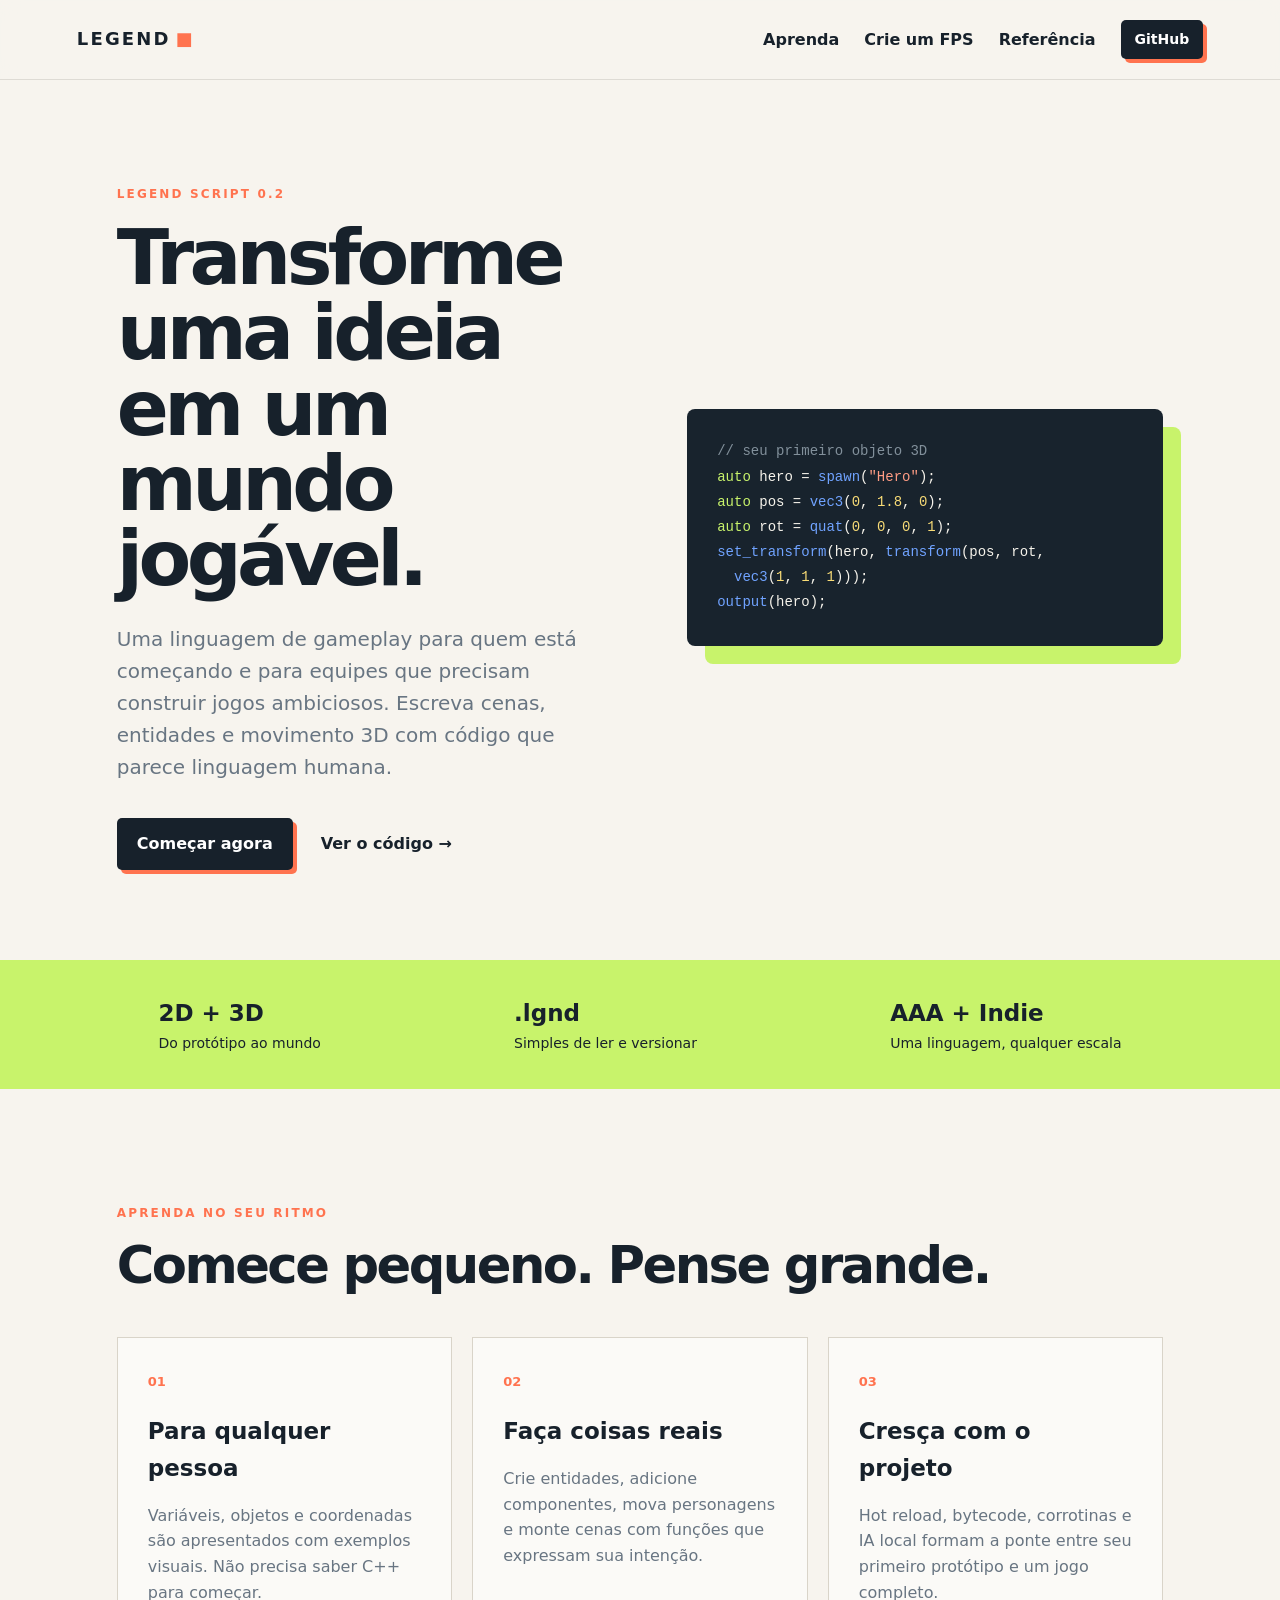
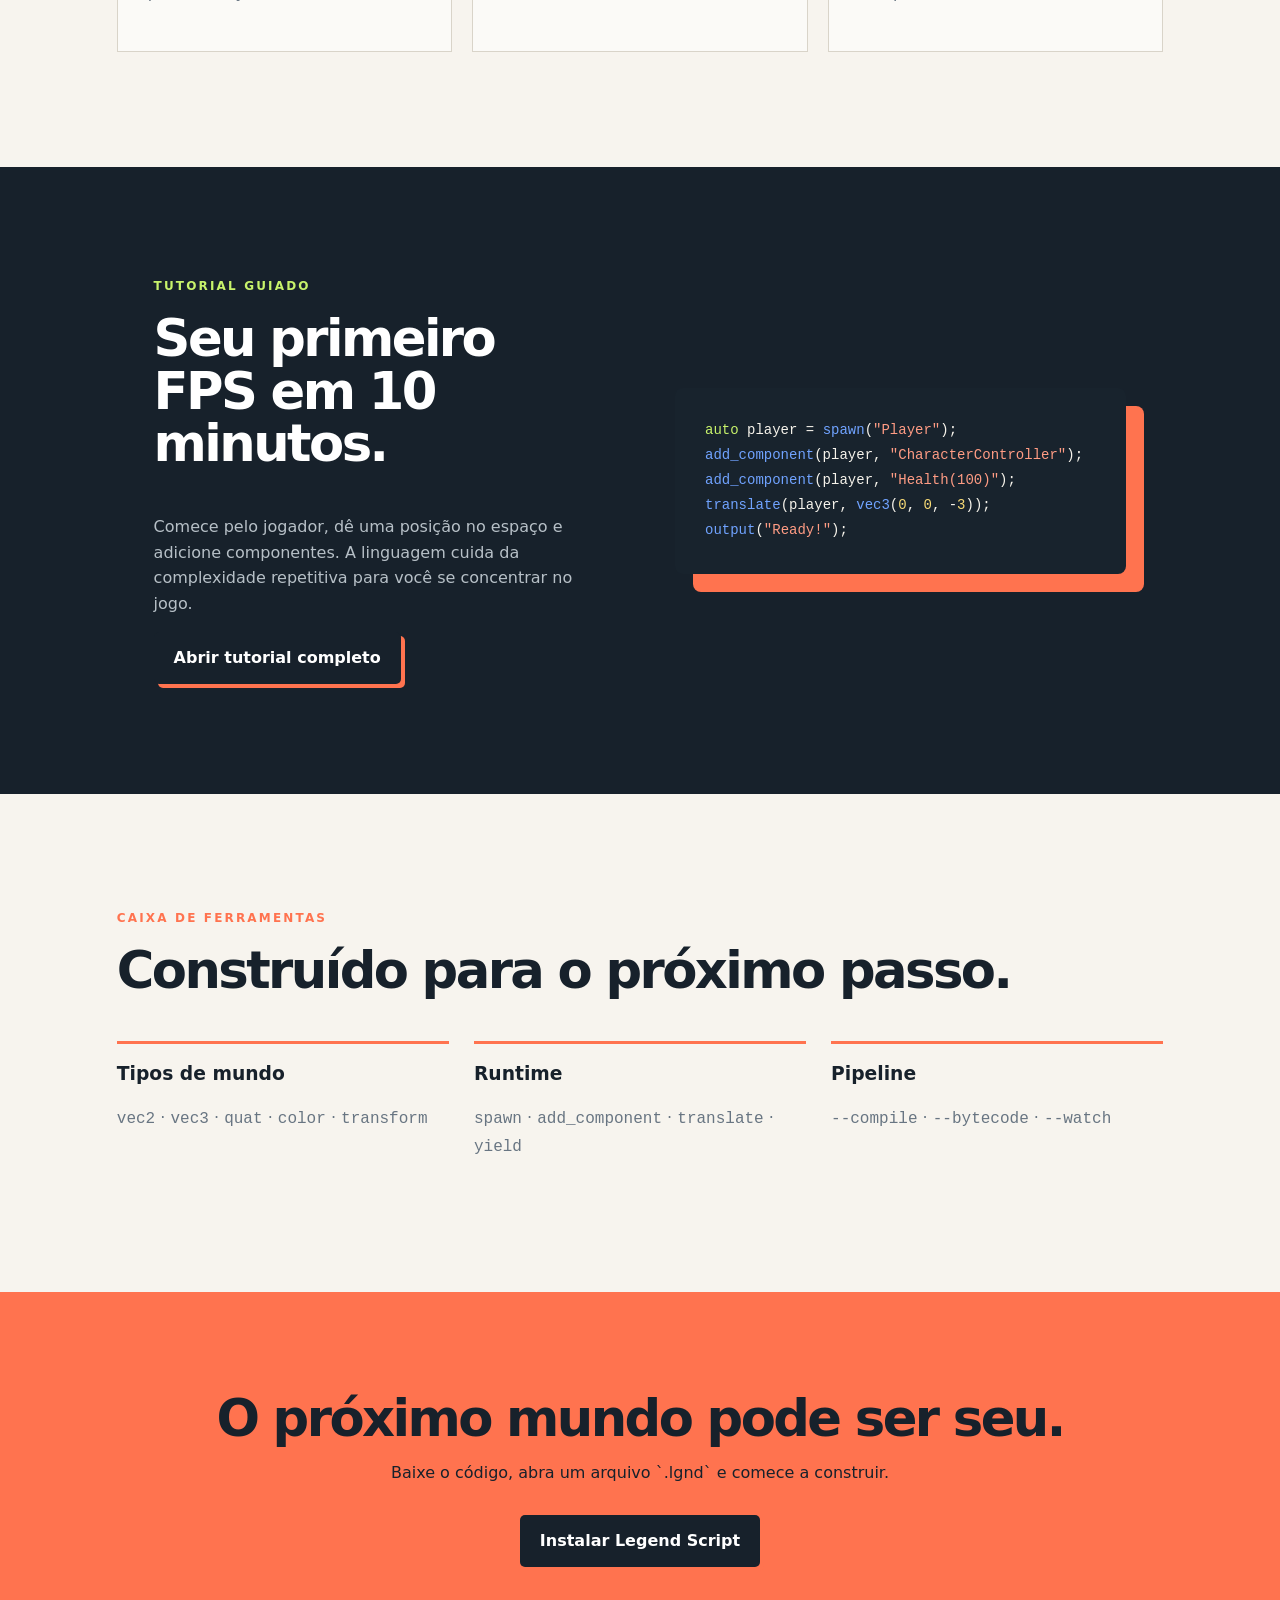
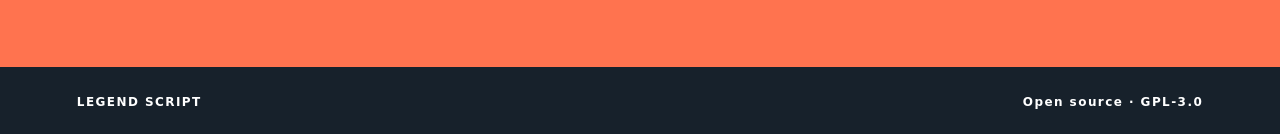
==== site/index.html @ 3d292b6a "Add 3D gameplay runtime and learning site" ====
<!doctype html>
<html lang="pt-BR">
<head>
  <meta charset="utf-8"><meta name="viewport" content="width=device-width,initial-scale=1">
  <title>Legend Script — Crie mundos</title><meta name="description" content="Aprenda Legend Script criando jogos 2D e 3D.">
  <link rel="stylesheet" href="style.css">
</head>
<body>
<header class="nav"><a class="brand" href="#top">LEGEND<span>■</span></a><nav><a href="#learn">Aprenda</a><a href="#fps">Crie um FPS</a><a href="#reference">Referência</a><a class="button small" href="https://github.com/beguagua/legend-script">GitHub</a></nav></header>
<main id="top">
<section class="hero"><div><p class="eyebrow">LEGEND SCRIPT 0.2</p><h1>Transforme uma ideia em um mundo jogável.</h1><p class="lead">Uma linguagem de gameplay para quem está começando e para equipes que precisam construir jogos ambiciosos. Escreva cenas, entidades e movimento 3D com código que parece linguagem humana.</p><div class="actions"><a class="button" href="#learn">Começar agora</a><a class="text-link" href="https://github.com/beguagua/legend-script">Ver o código →</a></div></div><pre class="code-card"><code><span class="muted">// seu primeiro objeto 3D</span>
<span class="kw">auto</span> hero = <span class="fn">spawn</span>(<span class="str">"Hero"</span>);
<span class="kw">auto</span> pos = <span class="fn">vec3</span>(<span class="num">0</span>, <span class="num">1.8</span>, <span class="num">0</span>);
<span class="kw">auto</span> rot = <span class="fn">quat</span>(<span class="num">0</span>, <span class="num">0</span>, <span class="num">0</span>, <span class="num">1</span>);
<span class="fn">set_transform</span>(hero, <span class="fn">transform</span>(pos, rot,
  <span class="fn">vec3</span>(<span class="num">1</span>, <span class="num">1</span>, <span class="num">1</span>)));
<span class="fn">output</span>(hero);</code></pre></section>
<section class="stats"><div><strong>2D + 3D</strong><span>Do protótipo ao mundo</span></div><div><strong>.lgnd</strong><span>Simples de ler e versionar</span></div><div><strong>AAA + Indie</strong><span>Uma linguagem, qualquer escala</span></div></section>
<section id="learn" class="section"><p class="eyebrow">APRENDA NO SEU RITMO</p><h2>Comece pequeno. Pense grande.</h2><div class="cards"><article><b>01</b><h3>Para qualquer pessoa</h3><p>Variáveis, objetos e coordenadas são apresentados com exemplos visuais. Não precisa saber C++ para começar.</p></article><article><b>02</b><h3>Faça coisas reais</h3><p>Crie entidades, adicione componentes, mova personagens e monte cenas com funções que expressam sua intenção.</p></article><article><b>03</b><h3>Cresça com o projeto</h3><p>Hot reload, bytecode, corrotinas e IA local formam a ponte entre seu primeiro protótipo e um jogo completo.</p></article></div></section>
<section id="fps" class="dark-section"><div><p class="eyebrow">TUTORIAL GUIADO</p><h2>Seu primeiro FPS em 10 minutos.</h2><p>Comece pelo jogador, dê uma posição no espaço e adicione componentes. A linguagem cuida da complexidade repetitiva para você se concentrar no jogo.</p><a class="button" href="https://github.com/beguagua/legend-script/blob/main/README.md#tutorial-primeiro-prot%C3%B3tipo-de-fps">Abrir tutorial completo</a></div><pre class="code-card"><code><span class="kw">auto</span> player = <span class="fn">spawn</span>(<span class="str">"Player"</span>);
<span class="fn">add_component</span>(player, <span class="str">"CharacterController"</span>);
<span class="fn">add_component</span>(player, <span class="str">"Health(100)"</span>);
<span class="fn">translate</span>(player, <span class="fn">vec3</span>(<span class="num">0</span>, <span class="num">0</span>, -<span class="num">3</span>));
<span class="fn">output</span>(<span class="str">"Ready!"</span>);</code></pre></section>
<section id="reference" class="section"><p class="eyebrow">CAIXA DE FERRAMENTAS</p><h2>Construído para o próximo passo.</h2><div class="reference"><div><h3>Tipos de mundo</h3><p><code>vec2</code> · <code>vec3</code> · <code>quat</code> · <code>color</code> · <code>transform</code></p></div><div><h3>Runtime</h3><p><code>spawn</code> · <code>add_component</code> · <code>translate</code> · <code>yield</code></p></div><div><h3>Pipeline</h3><p><code>--compile</code> · <code>--bytecode</code> · <code>--watch</code></p></div></div></section>
<section class="cta"><h2>O próximo mundo pode ser seu.</h2><p>Baixe o código, abra um arquivo `.lgnd` e comece a construir.</p><a class="button" href="https://github.com/beguagua/legend-script#instala%C3%A7%C3%A3o-e-compila%C3%A7%C3%A3o">Instalar Legend Script</a></section>
</main><footer><span>LEGEND SCRIPT</span><span>Open source · GPL-3.0</span></footer>
</body></html>
---- site/style.css ----
:root{--ink:#17212b;--muted:#687582;--cream:#f7f4ee;--lime:#c8f36b;--orange:#ff734f;--blue:#2b5cff}*{box-sizing:border-box}html{scroll-behavior:smooth}body{margin:0;background:var(--cream);color:var(--ink);font:16px/1.6 Inter,ui-sans-serif,system-ui,-apple-system,sans-serif}.nav{height:80px;display:flex;align-items:center;justify-content:space-between;padding:0 6vw;border-bottom:1px solid #dedbd4;background:#f7f4eecc;backdrop-filter:blur(10px);position:sticky;top:0;z-index:5}.brand{font-weight:900;letter-spacing:.12em;text-decoration:none;color:var(--ink);font-size:18px}.brand span{color:var(--orange);margin-left:5px}.nav nav{display:flex;gap:25px;align-items:center}.nav a{color:var(--ink);text-decoration:none;font-weight:600}.button{display:inline-block;background:var(--ink);color:white!important;text-decoration:none;padding:13px 20px;border-radius:5px;font-weight:800;transition:.2s;box-shadow:4px 4px 0 var(--orange)}.button:hover{transform:translate(-2px,-2px);box-shadow:6px 6px 0 var(--orange)}.button.small{padding:8px 14px;font-size:14px}.hero{max-width:1200px;margin:auto;padding:105px 6vw 90px;display:grid;grid-template-columns:1.03fr .97fr;gap:65px;align-items:center}.eyebrow{font-size:12px;letter-spacing:.18em;font-weight:900;color:var(--orange);margin:0 0 16px}.hero h1{font-size:clamp(45px,6vw,82px);line-height:.98;letter-spacing:-.06em;margin:0 0 27px;max-width:720px}.lead{color:var(--muted);font-size:20px;max-width:600px}.actions{display:flex;gap:28px;align-items:center;margin-top:35px}.text-link{font-weight:800;color:var(--ink);text-decoration:none}.code-card{background:#18232d;color:#f6f3eb;border-radius:8px;padding:30px;overflow:auto;box-shadow:18px 18px 0 var(--lime);font:14px/1.8 ui-monospace,SFMono-Regular,Menlo,monospace}.kw{color:#c8f36b}.fn{color:#70a3ff}.str{color:#ff9c84}.num{color:#f9dc76}.muted{color:#82909b}.stats{background:var(--lime);display:flex;justify-content:space-around;padding:35px 6vw;gap:30px}.stats div{display:flex;flex-direction:column}.stats strong{font-size:23px}.stats span{font-size:14px}.section{max-width:1200px;margin:auto;padding:115px 6vw}.section h2,.dark-section h2,.cta h2{font-size:clamp(35px,4vw,57px);line-height:1.02;letter-spacing:-.05em;margin:0 0 45px}.cards{display:grid;grid-template-columns:repeat(3,1fr);gap:20px}.cards article{border:1px solid #d9d4c9;padding:30px;min-height:220px;background:#fbfaf7}.cards b{color:var(--orange);font-size:13px}.cards h3{font-size:23px;margin:20px 0 8px}.cards p,.dark-section p{color:var(--muted)}.dark-section{background:var(--ink);color:white;padding:110px 12vw;display:grid;grid-template-columns:1fr 1fr;gap:70px;align-items:center}.dark-section .eyebrow{color:var(--lime)}.dark-section p{color:#b7c0c7;max-width:500px}.dark-section .code-card{box-shadow:18px 18px 0 var(--orange)}.reference{display:grid;grid-template-columns:repeat(3,1fr);gap:25px}.reference>div{border-top:3px solid var(--orange);padding-top:15px}.reference h3{margin:0 0 12px}.reference p{color:var(--muted)}code{font-family:ui-monospace,SFMono-Regular,Menlo,monospace}.cta{text-align:center;background:var(--orange);padding:100px 20px}.cta h2{margin-bottom:15px}.cta p{margin-bottom:30px}footer{background:var(--ink);color:white;padding:26px 6vw;display:flex;justify-content:space-between;font-size:12px;letter-spacing:.12em;font-weight:800}@media(max-width:800px){.nav{padding:0 5vw}.nav nav a:not(.button){display:none}.hero,.dark-section{grid-template-columns:1fr;padding:75px 7vw}.hero{gap:50px}.stats{display:grid;grid-template-columns:repeat(3,1fr);padding:25px 7vw}.stats strong{font-size:16px}.stats span{font-size:11px}.section{padding:75px 7vw}.cards,.reference{grid-template-columns:1fr}.code-card{box-shadow:10px 10px 0 var(--lime);font-size:12px}.dark-section .code-card{box-shadow:10px 10px 0 var(--orange)}footer{padding:22px 7vw;display:block}footer span{display:block;margin:5px 0}}
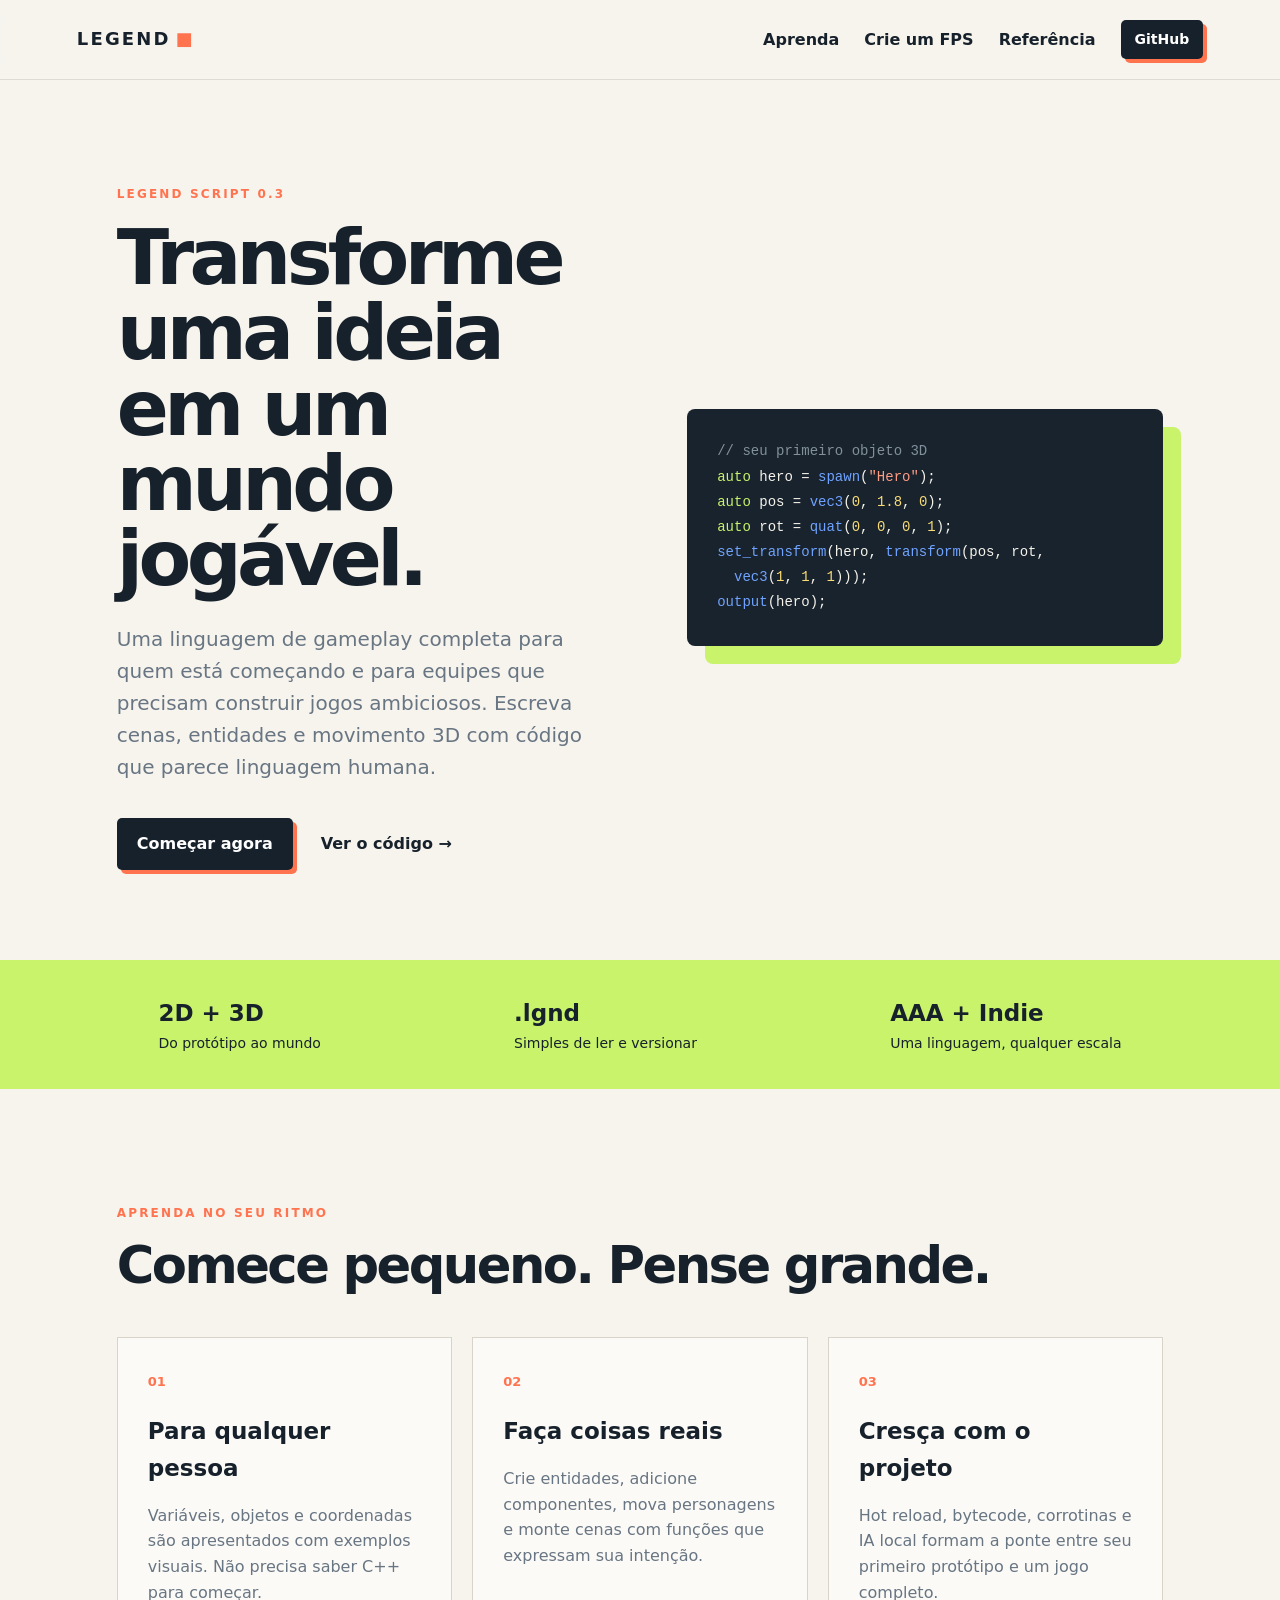
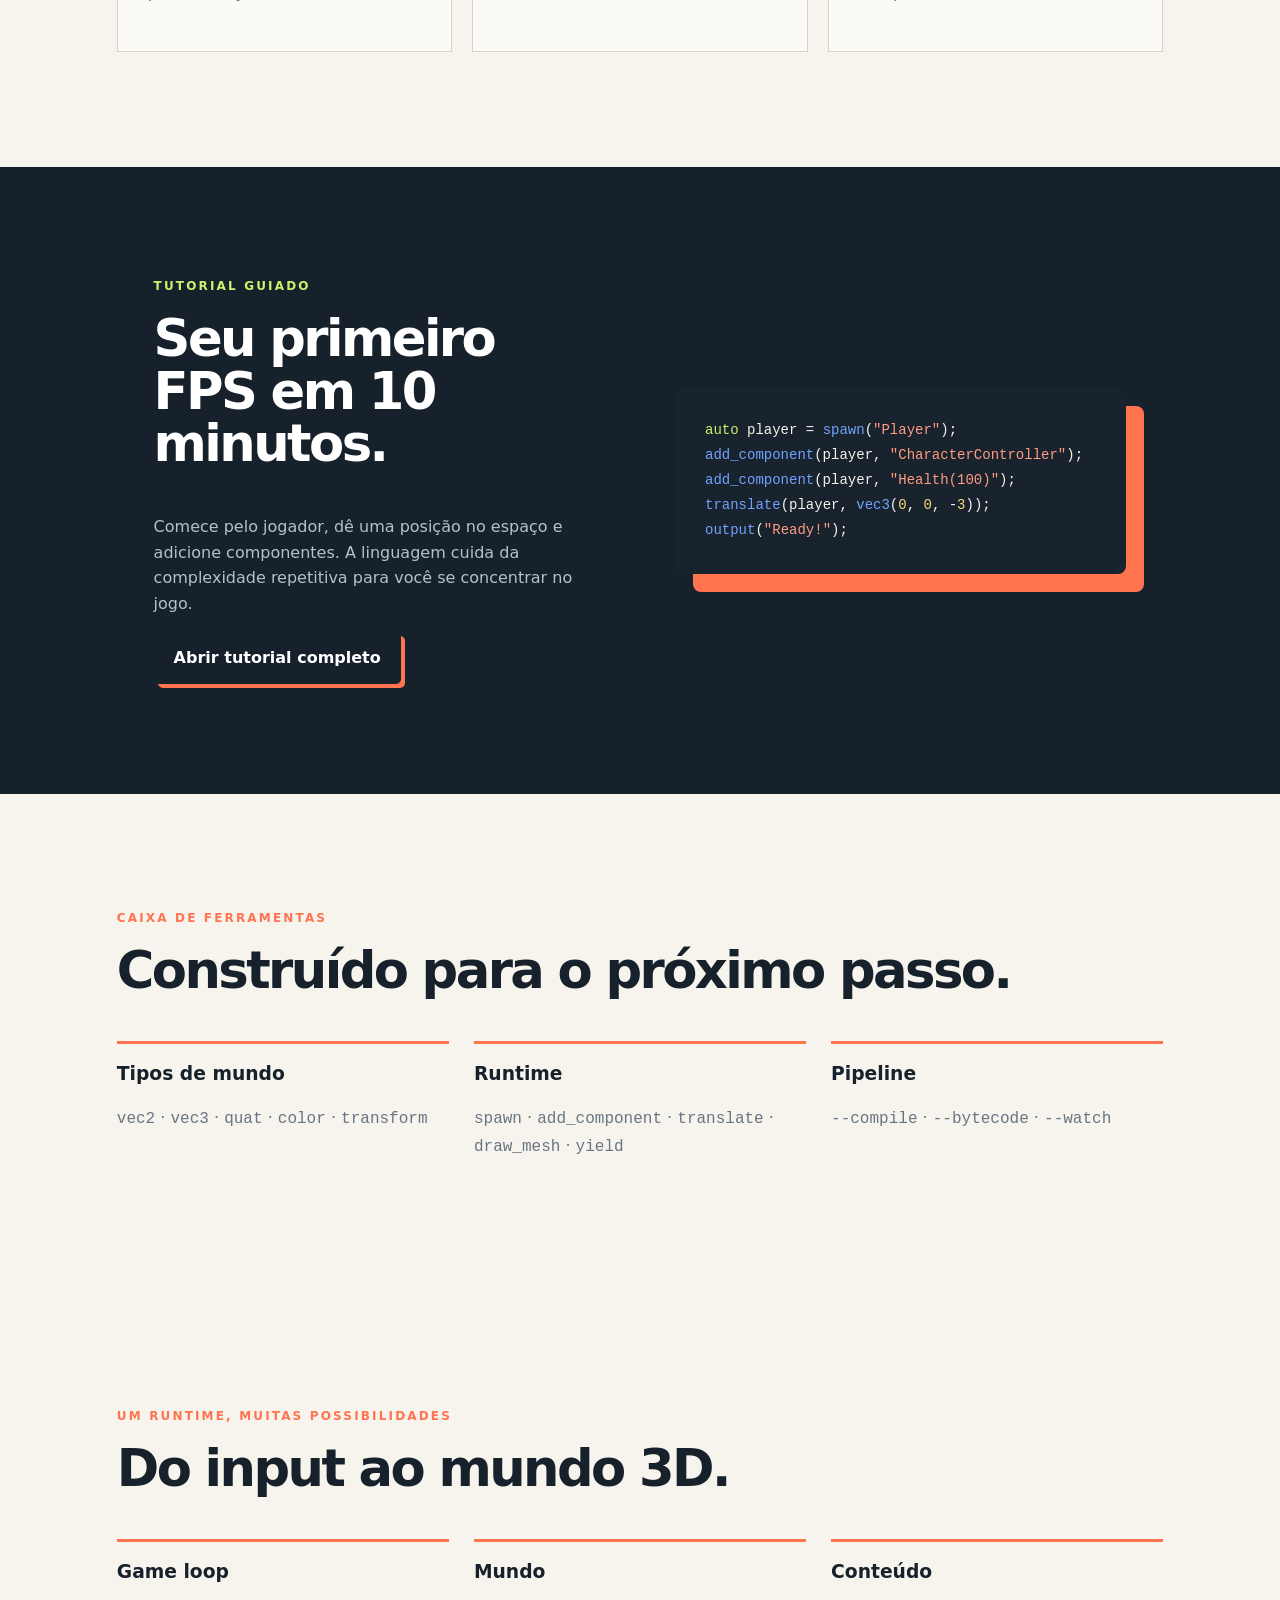
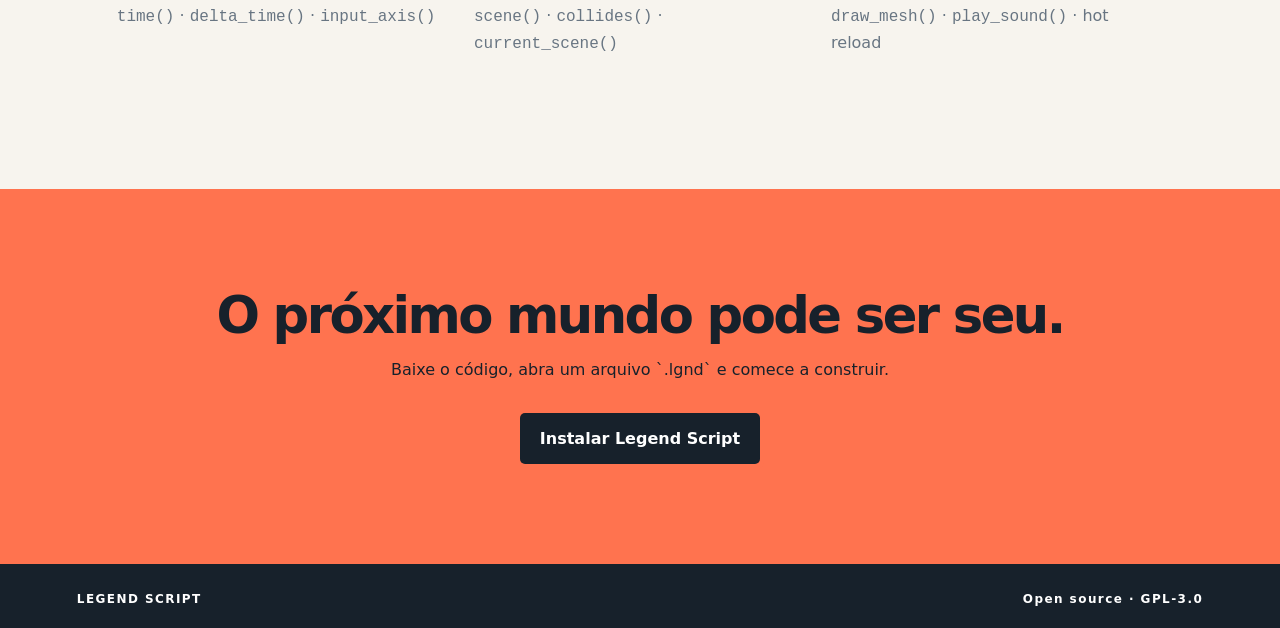
==== commit 5f37ae9d: "Expand Legend into a complete game runtime" ====
--- a/site/index.html
+++ b/site/index.html
@@ -8,7 +8,7 @@
 <body>
 <header class="nav"><a class="brand" href="#top">LEGEND<span>■</span></a><nav><a href="#learn">Aprenda</a><a href="#fps">Crie um FPS</a><a href="#reference">Referência</a><a class="button small" href="https://github.com/beguagua/legend-script">GitHub</a></nav></header>
 <main id="top">
-<section class="hero"><div><p class="eyebrow">LEGEND SCRIPT 0.2</p><h1>Transforme uma ideia em um mundo jogável.</h1><p class="lead">Uma linguagem de gameplay para quem está começando e para equipes que precisam construir jogos ambiciosos. Escreva cenas, entidades e movimento 3D com código que parece linguagem humana.</p><div class="actions"><a class="button" href="#learn">Começar agora</a><a class="text-link" href="https://github.com/beguagua/legend-script">Ver o código →</a></div></div><pre class="code-card"><code><span class="muted">// seu primeiro objeto 3D</span>
+<section class="hero"><div><p class="eyebrow">LEGEND SCRIPT 0.3</p><h1>Transforme uma ideia em um mundo jogável.</h1><p class="lead">Uma linguagem de gameplay completa para quem está começando e para equipes que precisam construir jogos ambiciosos. Escreva cenas, entidades e movimento 3D com código que parece linguagem humana.</p><div class="actions"><a class="button" href="#learn">Começar agora</a><a class="text-link" href="https://github.com/beguagua/legend-script">Ver o código →</a></div></div><pre class="code-card"><code><span class="muted">// seu primeiro objeto 3D</span>
 <span class="kw">auto</span> hero = <span class="fn">spawn</span>(<span class="str">"Hero"</span>);
 <span class="kw">auto</span> pos = <span class="fn">vec3</span>(<span class="num">0</span>, <span class="num">1.8</span>, <span class="num">0</span>);
 <span class="kw">auto</span> rot = <span class="fn">quat</span>(<span class="num">0</span>, <span class="num">0</span>, <span class="num">0</span>, <span class="num">1</span>);
@@ -22,7 +22,7 @@
 <span class="fn">add_component</span>(player, <span class="str">"Health(100)"</span>);
 <span class="fn">translate</span>(player, <span class="fn">vec3</span>(<span class="num">0</span>, <span class="num">0</span>, -<span class="num">3</span>));
 <span class="fn">output</span>(<span class="str">"Ready!"</span>);</code></pre></section>
-<section id="reference" class="section"><p class="eyebrow">CAIXA DE FERRAMENTAS</p><h2>Construído para o próximo passo.</h2><div class="reference"><div><h3>Tipos de mundo</h3><p><code>vec2</code> · <code>vec3</code> · <code>quat</code> · <code>color</code> · <code>transform</code></p></div><div><h3>Runtime</h3><p><code>spawn</code> · <code>add_component</code> · <code>translate</code> · <code>yield</code></p></div><div><h3>Pipeline</h3><p><code>--compile</code> · <code>--bytecode</code> · <code>--watch</code></p></div></div></section>
-<section class="cta"><h2>O próximo mundo pode ser seu.</h2><p>Baixe o código, abra um arquivo `.lgnd` e comece a construir.</p><a class="button" href="https://github.com/beguagua/legend-script#instala%C3%A7%C3%A3o-e-compila%C3%A7%C3%A3o">Instalar Legend Script</a></section>
+<section id="reference" class="section"><p class="eyebrow">CAIXA DE FERRAMENTAS</p><h2>Construído para o próximo passo.</h2><div class="reference"><div><h3>Tipos de mundo</h3><p><code>vec2</code> · <code>vec3</code> · <code>quat</code> · <code>color</code> · <code>transform</code></p></div><div><h3>Runtime</h3><p><code>spawn</code> · <code>add_component</code> · <code>translate</code> · <code>draw_mesh</code> · <code>yield</code></p></div><div><h3>Pipeline</h3><p><code>--compile</code> · <code>--bytecode</code> · <code>--watch</code></p></div></div></section>
+<section class="section"><p class="eyebrow">UM RUNTIME, MUITAS POSSIBILIDADES</p><h2>Do input ao mundo 3D.</h2><div class="reference"><div><h3>Game loop</h3><p><code>time()</code> · <code>delta_time()</code> · <code>input_axis()</code></p></div><div><h3>Mundo</h3><p><code>scene()</code> · <code>collides()</code> · <code>current_scene()</code></p></div><div><h3>Conteúdo</h3><p><code>draw_mesh()</code> · <code>play_sound()</code> · hot reload</p></div></div></section><section class="cta"><h2>O próximo mundo pode ser seu.</h2><p>Baixe o código, abra um arquivo `.lgnd` e comece a construir.</p><a class="button" href="https://github.com/beguagua/legend-script#instala%C3%A7%C3%A3o-e-compila%C3%A7%C3%A3o">Instalar Legend Script</a></section>
 </main><footer><span>LEGEND SCRIPT</span><span>Open source · GPL-3.0</span></footer>
 </body></html>
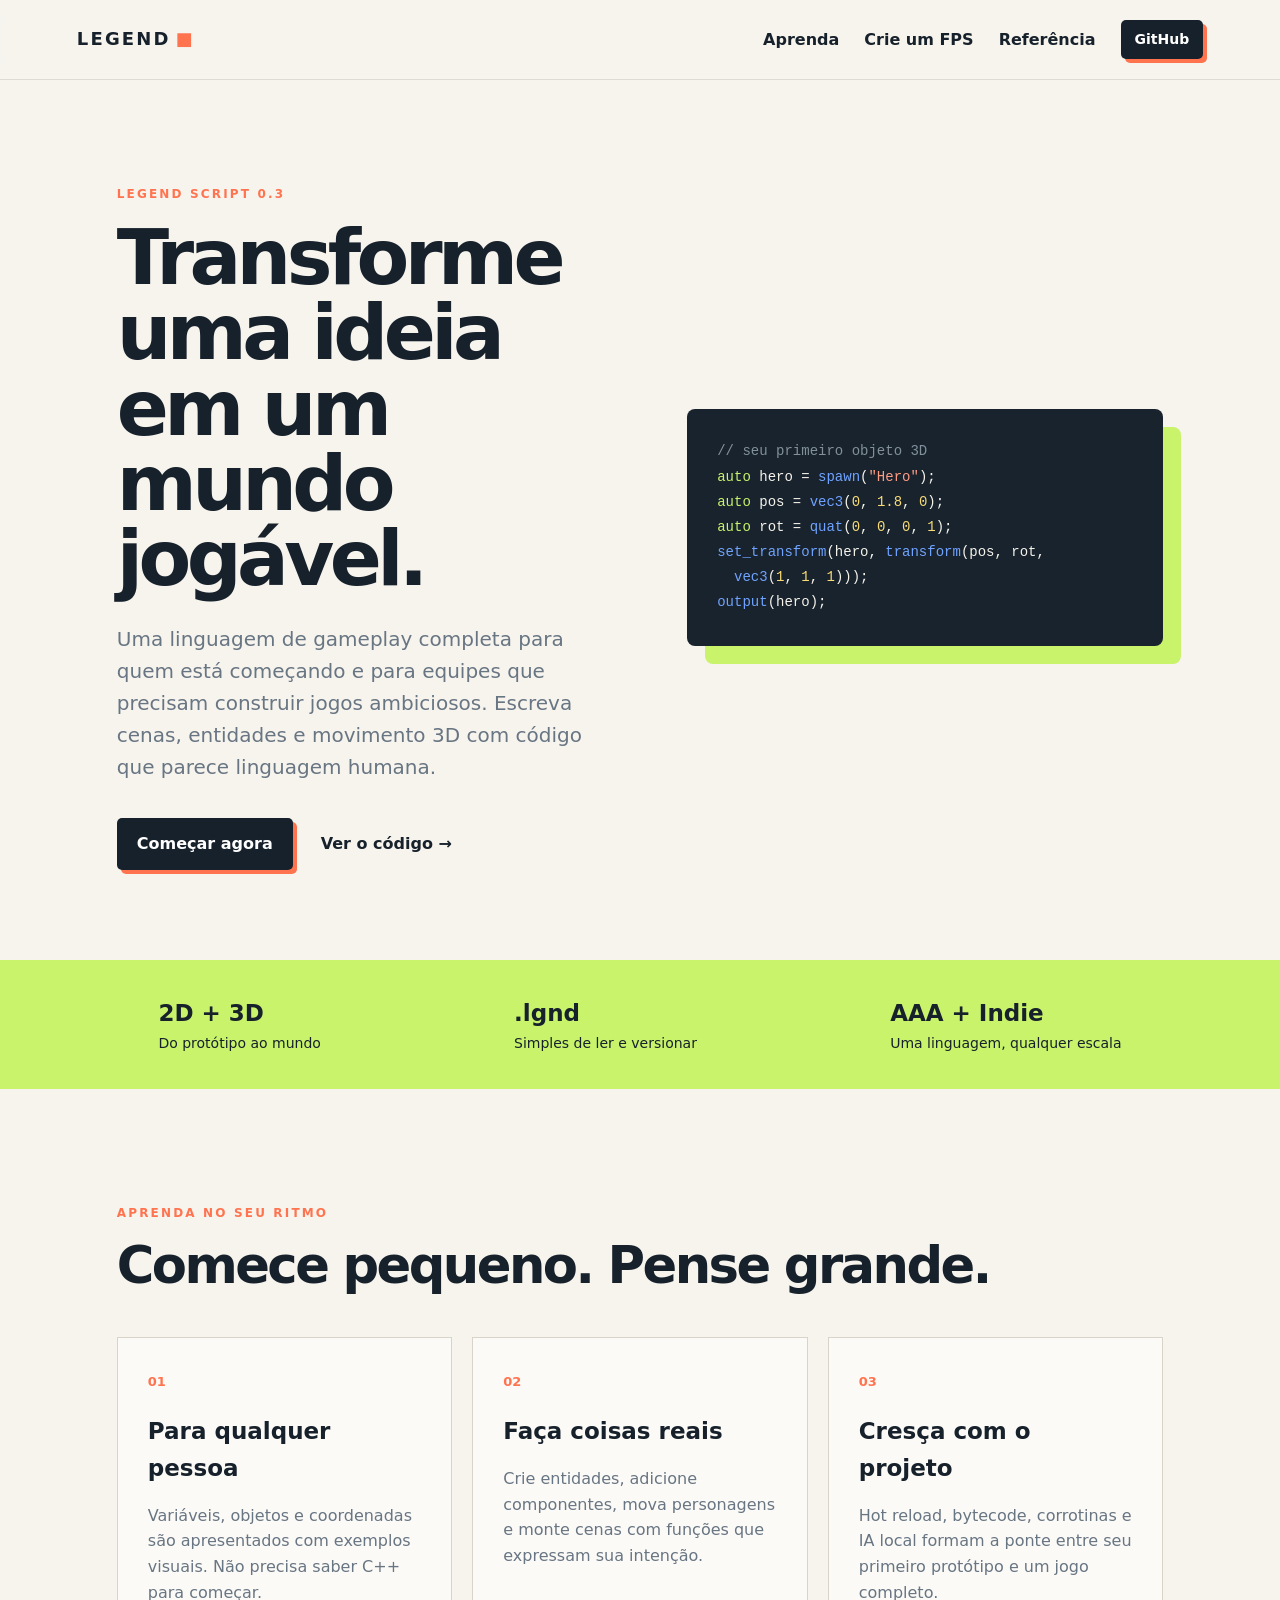
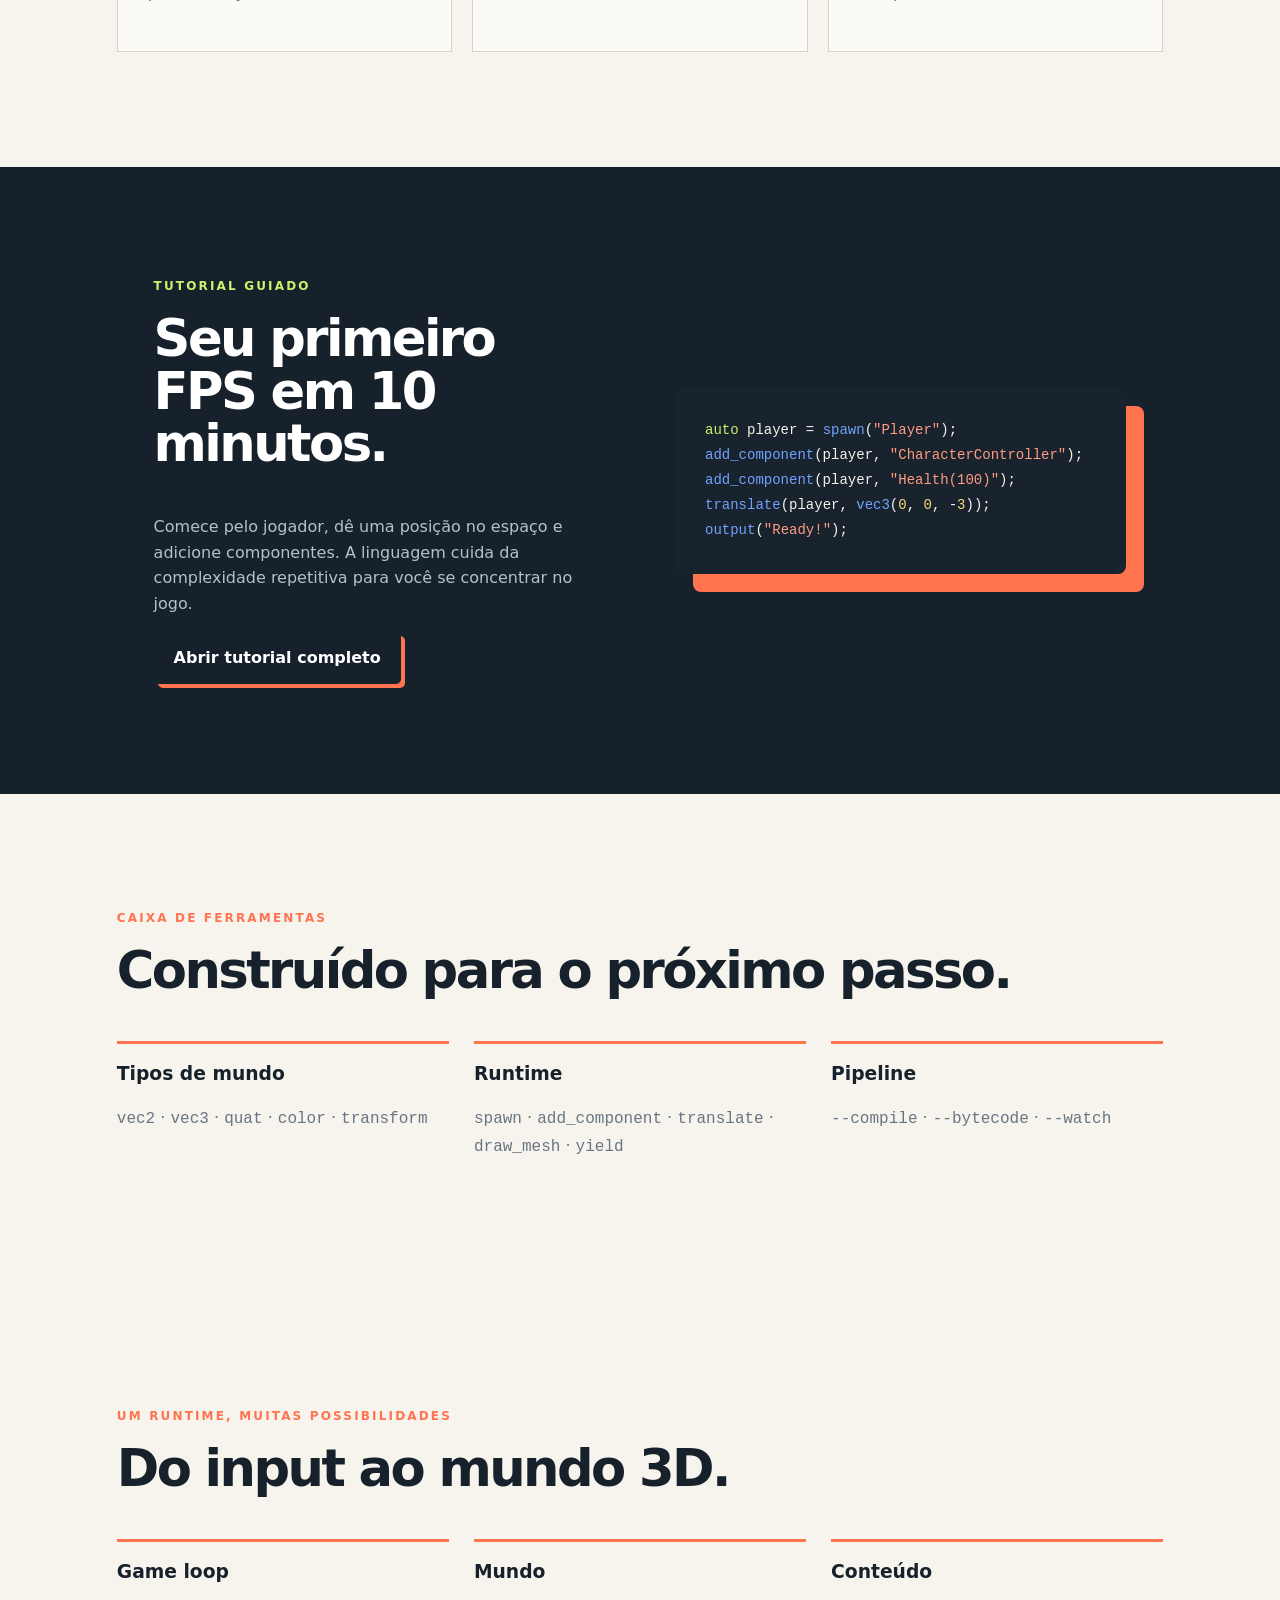
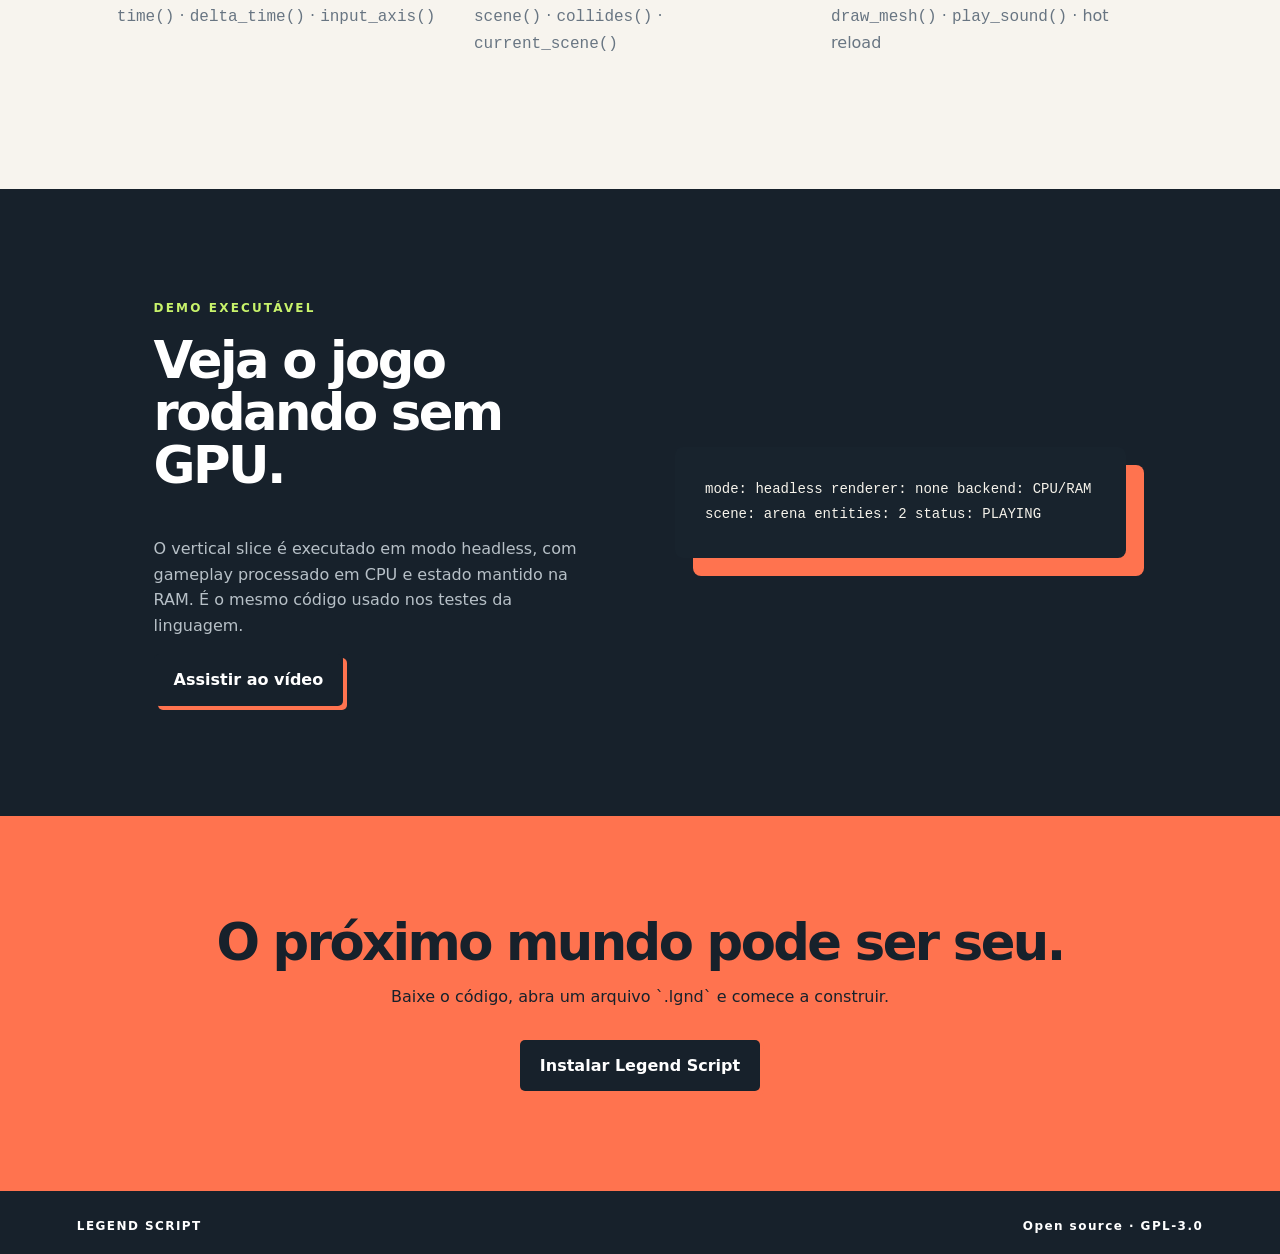
==== commit 3b7dd089: "Add OpenGL backends and CPU gameplay demo" ====
--- a/site/index.html
+++ b/site/index.html
@@ -23,6 +23,11 @@
 <span class="fn">translate</span>(player, <span class="fn">vec3</span>(<span class="num">0</span>, <span class="num">0</span>, -<span class="num">3</span>));
 <span class="fn">output</span>(<span class="str">"Ready!"</span>);</code></pre></section>
 <section id="reference" class="section"><p class="eyebrow">CAIXA DE FERRAMENTAS</p><h2>Construído para o próximo passo.</h2><div class="reference"><div><h3>Tipos de mundo</h3><p><code>vec2</code> · <code>vec3</code> · <code>quat</code> · <code>color</code> · <code>transform</code></p></div><div><h3>Runtime</h3><p><code>spawn</code> · <code>add_component</code> · <code>translate</code> · <code>draw_mesh</code> · <code>yield</code></p></div><div><h3>Pipeline</h3><p><code>--compile</code> · <code>--bytecode</code> · <code>--watch</code></p></div></div></section>
-<section class="section"><p class="eyebrow">UM RUNTIME, MUITAS POSSIBILIDADES</p><h2>Do input ao mundo 3D.</h2><div class="reference"><div><h3>Game loop</h3><p><code>time()</code> · <code>delta_time()</code> · <code>input_axis()</code></p></div><div><h3>Mundo</h3><p><code>scene()</code> · <code>collides()</code> · <code>current_scene()</code></p></div><div><h3>Conteúdo</h3><p><code>draw_mesh()</code> · <code>play_sound()</code> · hot reload</p></div></div></section><section class="cta"><h2>O próximo mundo pode ser seu.</h2><p>Baixe o código, abra um arquivo `.lgnd` e comece a construir.</p><a class="button" href="https://github.com/beguagua/legend-script#instala%C3%A7%C3%A3o-e-compila%C3%A7%C3%A3o">Instalar Legend Script</a></section>
+<section class="section"><p class="eyebrow">UM RUNTIME, MUITAS POSSIBILIDADES</p><h2>Do input ao mundo 3D.</h2><div class="reference"><div><h3>Game loop</h3><p><code>time()</code> · <code>delta_time()</code> · <code>input_axis()</code></p></div><div><h3>Mundo</h3><p><code>scene()</code> · <code>collides()</code> · <code>current_scene()</code></p></div><div><h3>Conteúdo</h3><p><code>draw_mesh()</code> · <code>play_sound()</code> · hot reload</p></div></div></section><section class="dark-section"><div><p class="eyebrow">DEMO EXECUTÁVEL</p><h2>Veja o jogo rodando sem GPU.</h2><p>O vertical slice é executado em modo headless, com gameplay processado em CPU e estado mantido na RAM. É o mesmo código usado nos testes da linguagem.</p><a class="button" href="https://github.com/beguagua/legend-script/blob/main/media/legend-cpu-ram-gameplay.mp4">Assistir ao vídeo</a></div><div class="code-card"><code>mode: headless
+renderer: none
+backend: CPU/RAM
+scene: arena
+entities: 2
+status: PLAYING</code></div></section><section class="cta"><h2>O próximo mundo pode ser seu.</h2><p>Baixe o código, abra um arquivo `.lgnd` e comece a construir.</p><a class="button" href="https://github.com/beguagua/legend-script#instala%C3%A7%C3%A3o-e-compila%C3%A7%C3%A3o">Instalar Legend Script</a></section>
 </main><footer><span>LEGEND SCRIPT</span><span>Open source · GPL-3.0</span></footer>
 </body></html>
